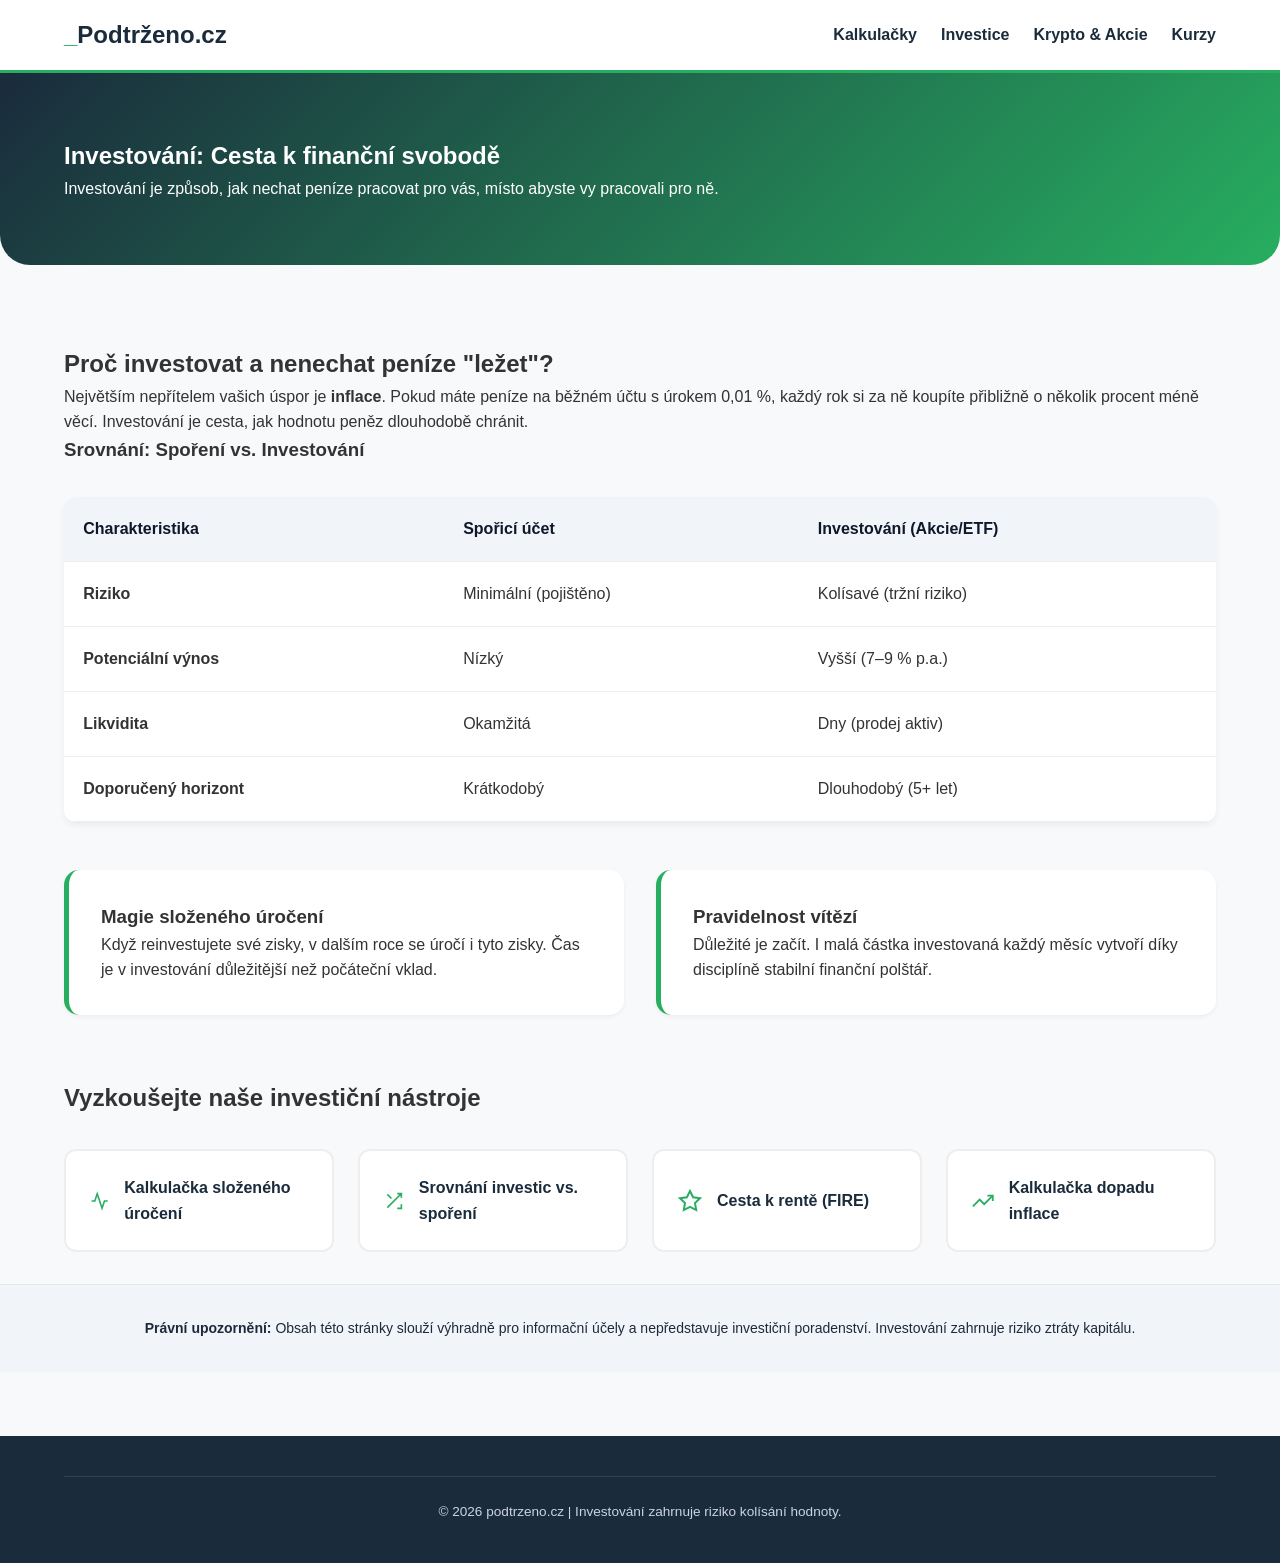
==== html/investice.html @ 0bf3444c "Commit" ====
<!DOCTYPE html>
<html lang="cs">
<head>
    <meta charset="UTF-8">
    <meta name="viewport" content="width=device-width, initial-scale=1.0">
    <title>Investování pro začátečníky: Jak začít v roce 2026 | Podtrženo.cz</title>
    <meta name="description" content="Naučte se základy investování. Srovnání spoření a akcií, magie složeného úročení a cesta k finanční nezávislosti (FIRE) na jednom místě.">
    
    <link rel="stylesheet" href="../styles.css">
    <link rel="icon" type="image/svg+xml" href="../favicon.png">
    <link rel="apple-touch-icon" href="../favicon.png">
    <style>
        .invest-hero { background: linear-gradient(135deg, #1a2b3c 0%, #27ae60 100%); color: white; padding: 4rem 5%; border-radius: 0 0 30px 30px; margin-bottom: 3rem; }
        .comparison-table { width: 100%; border-collapse: collapse; margin: 2rem 0; background: white; border-radius: 12px; overflow: hidden; box-shadow: 0 4px 6px rgba(0,0,0,0.05); }
        .comparison-table th, .comparison-table td { padding: 1.2rem; text-align: left; border-bottom: 1px solid #eee; }
        
        /* SEO/ACCESSIBILITY OPRAVA: Kontrast záhlaví tabulky */
        .comparison-table th { background: #f1f5f9; color: #0f172a; font-weight: 800; }
        
        .feature-grid { display: grid; grid-template-columns: repeat(auto-fit, minmax(300px, 1fr)); gap: 2rem; margin: 3rem 0; }
        .feature-card { background: white; padding: 2rem; border-radius: 15px; border-left: 5px solid #27ae60; box-shadow: 0 2px 4px rgba(0,0,0,0.05); }
        
        .link-grid { display: grid; grid-template-columns: repeat(auto-fit, minmax(250px, 1fr)); gap: 1.5rem; margin-top: 2rem; }
        .calc-link { display: flex; align-items: center; padding: 1.5rem; background: #fff; border: 2px solid #eee; border-radius: 12px; text-decoration: none; color: #1a2b3c; font-weight: 700; transition: 0.3s; }
        .calc-link:hover { border-color: #27ae60; transform: translateY(-3px); box-shadow: 0 5px 15px rgba(0,0,0,0.1); }
        .calc-link svg { margin-right: 15px; color: #27ae60; }

        /* ACCESSIBILITY OPRAVA: Kontrast v patičce */
        .disclaimer-footer {
            background: #f1f5f9;
            padding: 2rem 5%;
            font-size: 0.875rem;
            color: #1e293b; /* Tmavě břidlicová pro čitelnost */
            text-align: center;
            border-top: 1px solid #e2e8f0;
            line-height: 1.6;
        }

        footer {
            background: #1a2b3c;
            color: #f8fafc;
            padding: 2.5rem 5%;
            text-align: center;
            font-size: 0.95rem;
        }
       @media (max-width: 600px) {
    /* Zrušíme fixní šířky a dovolíme tabulce se smrštit */
    .rates-table-container, .comparison-table-wrapper {
        padding: 10px 5px !important;
        width: 100% !important;
        overflow: hidden !important;
    }

    .rates-table, .comparison-table {
        min-width: 0 !important; /* Zrušení předchozího limitu */
        width: 100% !important;
        table-layout: fixed; /* Důležité: sloupce se musí rozdělit o dostupné místo */
    }

    .rates-table th, .rates-table td,
    .comparison-table th, .comparison-table td {
        padding: 8px 4px !important;
        font-size: 0.75rem !important; /* Menší písmo pro mobil */
        word-wrap: break-word;
        overflow-wrap: break-word;
    }

    /* Specifické nastavení šířek sloupců pro kurzy, aby čísla měla místo */
    .rates-table th:nth-child(1), .rates-table td:nth-child(1) { width: 30%; }
    .rates-table th:nth-child(2), .rates-table td:nth-child(2) { width: 15%; }
    .rates-table th:nth-child(3), .rates-table td:nth-child(3) { width: 30%; }
    .rates-table th:nth-child(4), .rates-table td:nth-child(4) { width: 25%; }
}
    </style>
</head>
<body>

<header>
    <a href="../index.html" class="logo"><span>_</span>Podtrženo.cz</a>
    <nav>
        <ul>
            <li><a href="../index.html#kalkulacky">Kalkulačky</a></li>
            <li><a href="investice.html">Investice</a></li>
            <li><a href="krypto.html">Krypto & Akcie</a></li>
            <li><a href="kurzy.html">Kurzy</a></li>
        </ul>
    </nav>
</header>

<section class="invest-hero">
    <h1>Investování: Cesta k finanční svobodě</h1>
    <p>Investování je způsob, jak nechat peníze pracovat pro vás, místo abyste vy pracovali pro ně.</p>
</section>

<div class="container" style="grid-template-columns: 1fr;">
    <main>
        <h2>Proč investovat a nenechat peníze "ležet"?</h2>
        <p>Největším nepřítelem vašich úspor je <strong>inflace</strong>. Pokud máte peníze na běžném účtu s úrokem 0,01 %, každý rok si za ně koupíte přibližně o několik procent méně věcí. Investování je cesta, jak hodnotu peněz dlouhodobě chránit.</p>

        

        <h3>Srovnání: Spoření vs. Investování</h3>
        <div class="comparison-table-wrapper">
        <table class="comparison-table">
            <thead>
                <tr>
                    <th>Charakteristika</th>
                    <th>Spořicí účet</th>
                    <th>Investování (Akcie/ETF)</th>
                </tr>
            </thead>
            <tbody>
                <tr>
                    <td><strong>Riziko</strong></td>
                    <td>Minimální (pojištěno)</td>
                    <td>Kolísavé (tržní riziko)</td>
                </tr>
                <tr>
                    <td><strong>Potenciální výnos</strong></td>
                    <td>Nízký</td>
                    <td>Vyšší (7–9 % p.a.)</td>
                </tr>
                <tr>
                    <td><strong>Likvidita</strong></td>
                    <td>Okamžitá</td>
                    <td>Dny (prodej aktiv)</td>
                </tr>
                <tr>
                    <td><strong>Doporučený horizont</strong></td>
                    <td>Krátkodobý</td>
                    <td>Dlouhodobý (5+ let)</td>
                </tr>
            </tbody>
        </table>
        </div>

        <div class="feature-grid">
            <section class="feature-card">
                <h3>Magie složeného úročení</h3>
                <p>Když reinvestujete své zisky, v dalším roce se úročí i tyto zisky. Čas je v investování důležitější než počáteční vklad.</p>
            </section>
            <section class="feature-card">
                <h3>Pravidelnost vítězí</h3>
                <p>Důležité je začít. I malá částka investovaná každý měsíc vytvoří díky disciplíně stabilní finanční polštář.</p>
            </section>
        </div>

        <h2 style="margin-top: 4rem;">Vyzkoušejte naše investiční nástroje</h2>
        <div class="link-grid">
            <a href="kalkulacky/slozeny-urok.html" class="calc-link">
                <svg width="24" height="24" viewBox="0 0 24 24" fill="none" stroke="currentColor" stroke-width="2"><polyline points="22 12 18 12 15 21 9 3 6 12 2 12"></polyline></svg>
                Kalkulačka složeného úročení
            </a>
            <a href="kalkulacky/srovnani-investic.html" class="calc-link">
                <svg width="24" height="24" viewBox="0 0 24 24" fill="none" stroke="currentColor" stroke-width="2"><path d="M16 3h5v5M4 20L20.2 3.8M21 16v5h-5M4 4l5 5"></path></svg>
                Srovnání investic vs. spoření
            </a>
            <a href="kalkulacky/fire.html" class="calc-link">
                <svg width="24" height="24" viewBox="0 0 24 24" fill="none" stroke="currentColor" stroke-width="2"><path d="M12 2l3.09 6.26L22 9.27l-5 4.87 1.18 6.88L12 17.77l-6.18 3.25L7 14.14 2 9.27l6.91-1.01L12 2z"></path></svg>
                Cesta k rentě (FIRE)
            </a>
            <a href="kalkulacky/inflace.html" class="calc-link">
                <svg width="24" height="24" viewBox="0 0 24 24" fill="none" stroke="currentColor" stroke-width="2"><polyline points="23 6 13.5 15.5 8.5 10.5 1 18"></polyline><polyline points="17 6 23 6 23 12"></polyline></svg>
                Kalkulačka dopadu inflace
            </a>
        </div>
    </main>
</div>

<div class="disclaimer-footer">
    <strong>Právní upozornění:</strong> Obsah této stránky slouží výhradně pro informační účely a nepředstavuje investiční poradenství. Investování zahrnuje riziko ztráty kapitálu.
</div>

<footer>
    <div class="footer-bottom">
        &copy; 2026 podtrzeno.cz | Investování zahrnuje riziko kolísání hodnoty.
    </div>
</footer>

</body>
</html>
---- styles.css ----
@charset "UTF-8";
* {
  margin: 0;
  padding: 0;
  box-sizing: border-box;
}

html {
  scroll-behavior: smooth;
}

body {
  font-family: "Segoe UI", Roboto, Helvetica, Arial, sans-serif;
  background-color: #f8f9fa;
  color: #333;
  line-height: 1.6;
}

header {
  background: #ffffff;
  border-bottom: 3px solid #27ae60;
  padding: 1rem 5%;
  display: flex;
  justify-content: space-between;
  align-items: center;
  position: sticky;
  top: 0;
  z-index: 1000;
}
header .logo {
  font-size: 1.5rem;
  font-weight: 800;
  color: #1a2b3c;
  text-decoration: none;
}
header .logo span {
  color: #27ae60;
}
header nav ul {
  display: flex;
  list-style: none;
}
header nav ul li {
  margin-left: 1.5rem;
}
header nav ul li a {
  text-decoration: none;
  color: #1a2b3c;
  font-weight: 600;
  transition: all 0.3s ease-in-out;
}
header nav ul li a:hover {
  color: #27ae60;
}
@media (max-width: 600px) {
  header {
    flex-direction: column;
  }
  header nav ul {
    margin-top: 1rem;
  }
  header nav ul li {
    margin: 0 0.5rem;
  }
}

.hero {
  background: #1a2b3c;
  color: #ffffff;
  padding: 4rem 5%;
  text-align: center;
}
.hero h1 {
  font-size: 2.5rem;
  margin-bottom: 1rem;
}
@media (max-width: 600px) {
  .hero h1 {
    font-size: 1.8rem;
  }
}
.hero p {
  font-size: 1.1rem;
  opacity: 0.9;
  max-width: 800px;
  margin: 0 auto;
}

.container {
  display: grid;
  grid-template-columns: 1fr 300px;
  gap: 2rem;
  padding: 2rem 5%;
  max-width: 1400px;
  margin: 0 auto;
  /* Efekt při přejetí myší - box se mírně zvýrazní */
  /* Vložení ikony (hvězdičky) přes CSS */
  /* Hlavní text tipu */
  /* Jemná animace pro hvězdičku */
}
@media (max-width: 900px) {
  .container {
    grid-template-columns: 1fr;
  }
}
.container .ad-space {
  background: linear-gradient(135deg, #ffffff 0%, #f8fafc 100%);
  border: 2px dashed #cbd5e0;
  border-radius: 16px;
  display: flex;
  flex-direction: column; /* Aby šla ikona nad text */
  align-items: center;
  justify-content: center;
  text-align: center;
  padding: 30px;
  color: #4a5568;
  font-size: 0.95rem;
  position: relative;
  min-height: 280px;
  transition: all 0.3s ease;
  box-shadow: inset 0 0 15px rgba(0, 0, 0, 0.02);
}
.container .ad-space:hover {
  border-color: #27ae60;
  background: #ffffff;
  transform: translateY(-2px);
}
.container .ad-space::after {
  content: "⭐";
  font-size: 2rem;
  margin-bottom: 15px;
  display: block;
  animation: pulse 2s infinite;
}
.container .ad-space::before {
  content: "TIP: Přidejte si Podtrženo.cz do záložek (Ctrl+D), ať máte finanční kalkulačky vždy po ruce.";
  font-weight: 700;
  line-height: 1.5;
  max-width: 200px; /* Text se hezky zalomí */
}
@keyframes pulse {
  0% {
    transform: scale(1);
    opacity: 0.8;
  }
  50% {
    transform: scale(1.1);
    opacity: 1;
  }
  100% {
    transform: scale(1);
    opacity: 0.8;
  }
}

.tools-grid {
  display: grid;
  grid-template-columns: repeat(auto-fit, minmax(280px, 1fr));
  gap: 1.5rem;
}
.tools-grid .card {
  background: #ffffff;
  border-radius: 12px;
  box-shadow: 0 4px 6px rgba(0, 0, 0, 0.1);
  padding: 1.5rem;
  border: 1px solid #eeeeee;
  text-decoration: none;
  color: inherit;
  transition: all 0.3s ease-in-out;
  display: flex;
  flex-direction: column;
}
.tools-grid .card:hover {
  transform: translateY(-5px);
  border-color: #27ae60;
}
.tools-grid .card .card-icon {
  width: 48px;
  height: 48px;
  color: #27ae60;
  margin-bottom: 1rem;
  stroke-width: 2px;
}
.tools-grid .card h3 {
  margin-bottom: 0.5rem;
  color: #1a2b3c;
}
.tools-grid .card p {
  font-size: 0.9rem;
  color: #666;
  flex-grow: 1;
}

aside .market-widget {
  background: #ffffff;
  border-radius: 12px;
  box-shadow: 0 4px 6px rgba(0, 0, 0, 0.1);
  padding: 1.5rem;
  border: 1px solid #eeeeee;
  margin-bottom: 1.5rem;
}
aside .market-widget h4 {
  margin-bottom: 1rem;
  border-bottom: 2px solid #f8f9fa;
  padding-bottom: 0.5rem;
  display: flex;
  align-items: center;
  color: #1a2b3c;
}
aside .market-widget .market-item {
  display: flex;
  justify-content: space-between;
  margin-bottom: 0.8rem;
  font-size: 0.95rem;
  font-weight: bold;
}
aside .market-widget .market-item .price-up {
  color: #27ae60;
}

.ad-space {
  background: #ebebeb;
  border: 2px dashed #bbb;
  display: flex;
  align-items: center;
  justify-content: center;
  color: #888;
  font-size: 0.8rem;
  min-height: 250px;
  margin: 1.5rem 0;
  border-radius: 12px;
  text-transform: uppercase;
  letter-spacing: 1px;
}

footer {
  background: #1a2b3c;
  color: #f8fafc;
  padding: 4rem 5% 1.5rem;
  margin-top: 4rem;
}
footer .footer-content {
  display: grid;
  grid-template-columns: repeat(auto-fit, minmax(250px, 1fr));
  gap: 3rem;
  margin-bottom: 3rem;
}
footer .footer-content h4 {
  color: #27ae60;
  margin-bottom: 1.2rem;
  font-size: 1.2rem;
  font-weight: 800;
}
footer .footer-content p {
  color: #e2e8f0;
  font-size: 0.95rem;
  line-height: 1.6;
}
footer .footer-content a {
  display: inline-block;
  margin-bottom: 0.5rem;
  color: #38bdf8;
  text-decoration: none;
  font-weight: 600;
  border-bottom: 1px solid transparent;
  transition: all 0.3s ease-in-out;
}
footer .footer-content a:hover {
  color: #ffffff;
  border-bottom: 1px solid #38bdf8;
}
footer .footer-bottom {
  text-align: center;
  border-top: 1px solid #334155;
  padding-top: 1.5rem;
  font-size: 0.85rem;
  color: #cbd5e0;
  font-weight: 500;
  opacity: 1;
}

.tooltip {
  position: relative;
  display: inline-block;
  margin-left: 8px;
  cursor: help;
  display: flex;
  align-items: center;
}
.tooltip .tooltip-icon {
  width: 18px;
  height: 18px;
  color: #666;
  opacity: 0.6;
}
.tooltip .tooltip-icon:hover {
  opacity: 1;
  color: #27ae60;
}
.tooltip .tooltip-text {
  visibility: hidden;
  width: 220px;
  background-color: #1a2b3c;
  color: #fff;
  text-align: center;
  border-radius: 6px;
  padding: 10px;
  position: absolute;
  z-index: 10;
  bottom: 125%;
  left: 50%;
  transform: translateX(-50%);
  opacity: 0;
  transition: opacity 0.3s;
  font-size: 0.85rem;
  font-weight: normal;
  line-height: 1.4;
  box-shadow: 0 4px 6px rgba(0, 0, 0, 0.1);
}
.tooltip .tooltip-text::after {
  content: "";
  position: absolute;
  top: 100%;
  left: 50%;
  margin-left: -5px;
  border-width: 5px;
  border-style: solid;
  border-color: #1a2b3c transparent transparent transparent;
}
.tooltip:hover .tooltip-text {
  visibility: visible;
  opacity: 1;
}

.disclaimer-footer {
  background: #f8f9fa;
  padding: 1.5rem 5%;
  font-size: 0.85rem;
  color: #666;
  text-align: center;
  border-top: 1px solid #eee;
}/*# sourceMappingURL=styles.css.map */
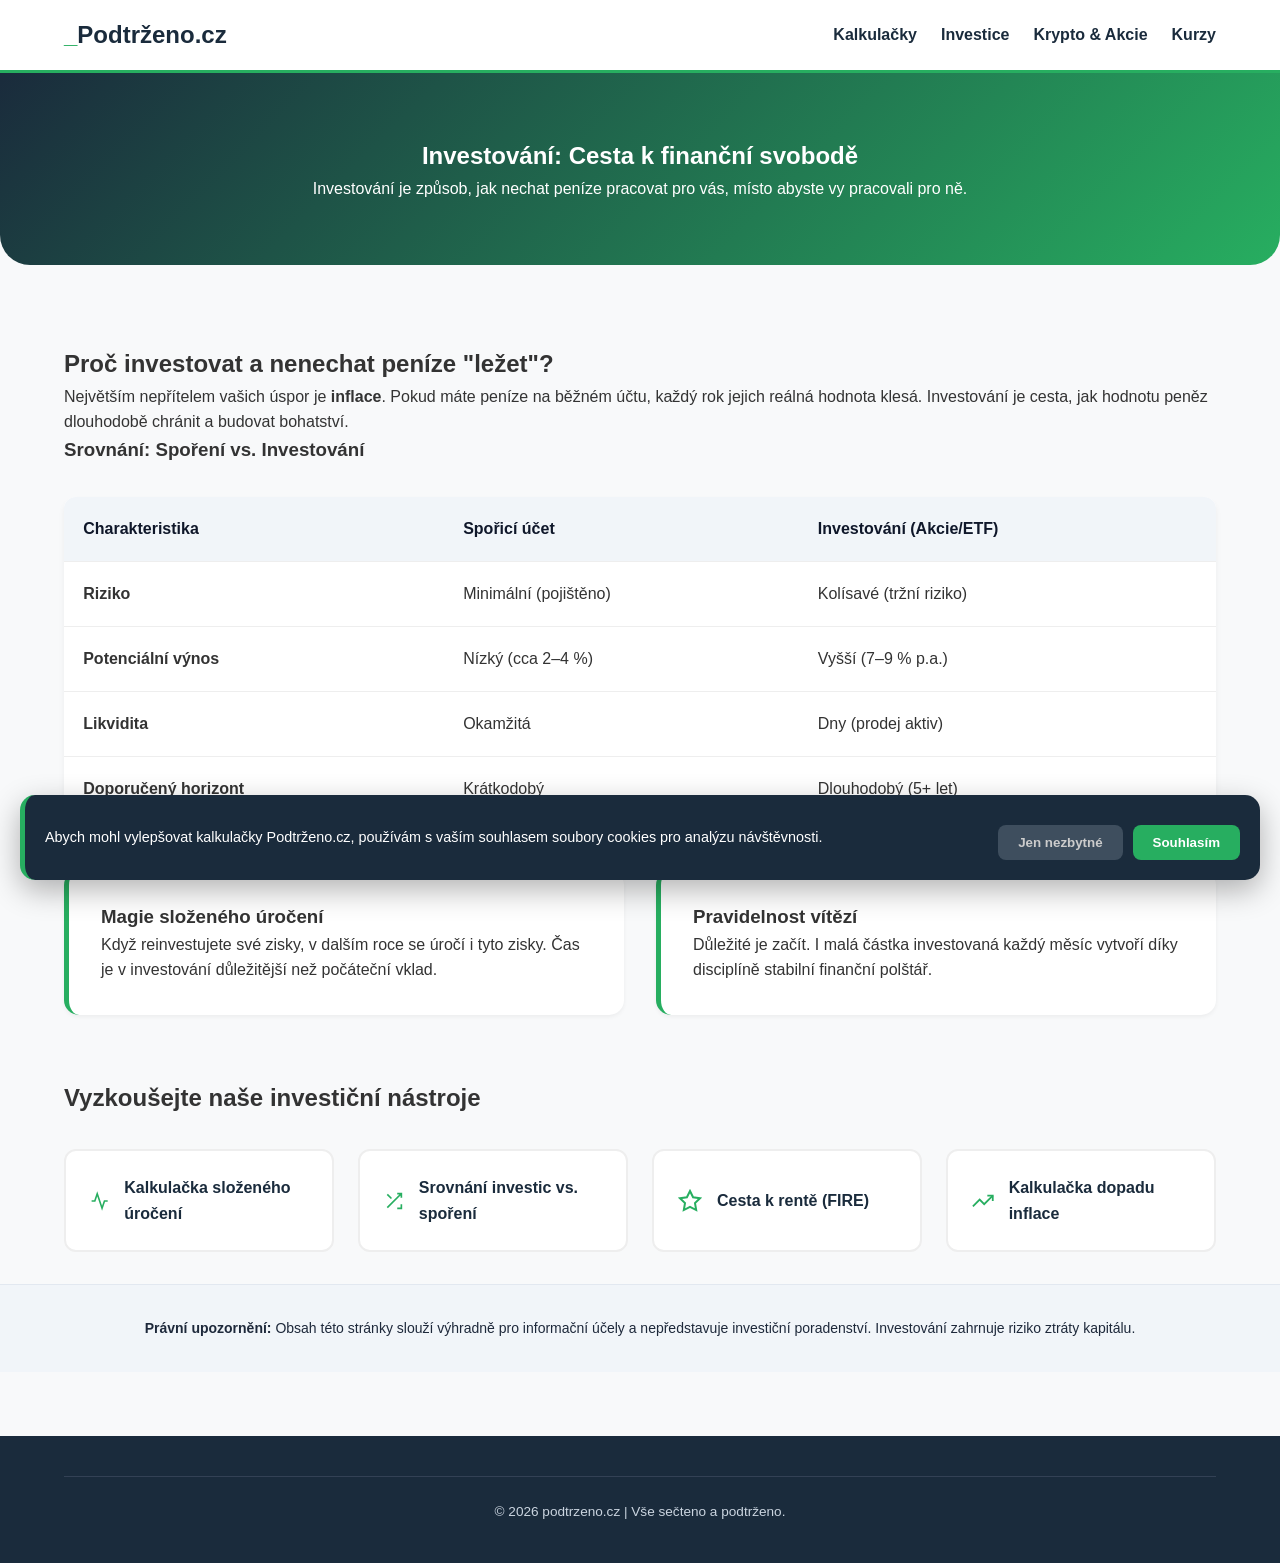
==== commit 17398cb7: "Analitics, cookies a opravy kurzů" ====
--- a/html/investice.html
+++ b/html/investice.html
@@ -10,11 +10,10 @@
     <link rel="icon" type="image/svg+xml" href="../favicon.png">
     <link rel="apple-touch-icon" href="../favicon.png">
     <style>
-        .invest-hero { background: linear-gradient(135deg, #1a2b3c 0%, #27ae60 100%); color: white; padding: 4rem 5%; border-radius: 0 0 30px 30px; margin-bottom: 3rem; }
+        .invest-hero { background: linear-gradient(135deg, #1a2b3c 0%, #27ae60 100%); color: white; padding: 4rem 5%; border-radius: 0 0 30px 30px; margin-bottom: 3rem; text-align: center; }
+        
         .comparison-table { width: 100%; border-collapse: collapse; margin: 2rem 0; background: white; border-radius: 12px; overflow: hidden; box-shadow: 0 4px 6px rgba(0,0,0,0.05); }
         .comparison-table th, .comparison-table td { padding: 1.2rem; text-align: left; border-bottom: 1px solid #eee; }
-        
-        /* SEO/ACCESSIBILITY OPRAVA: Kontrast záhlaví tabulky */
         .comparison-table th { background: #f1f5f9; color: #0f172a; font-weight: 800; }
         
         .feature-grid { display: grid; grid-template-columns: repeat(auto-fit, minmax(300px, 1fr)); gap: 2rem; margin: 3rem 0; }
@@ -25,54 +24,38 @@
         .calc-link:hover { border-color: #27ae60; transform: translateY(-3px); box-shadow: 0 5px 15px rgba(0,0,0,0.1); }
         .calc-link svg { margin-right: 15px; color: #27ae60; }
 
-        /* ACCESSIBILITY OPRAVA: Kontrast v patičce */
-        .disclaimer-footer {
-            background: #f1f5f9;
-            padding: 2rem 5%;
-            font-size: 0.875rem;
-            color: #1e293b; /* Tmavě břidlicová pro čitelnost */
-            text-align: center;
-            border-top: 1px solid #e2e8f0;
-            line-height: 1.6;
-        }
-
-        footer {
-            background: #1a2b3c;
-            color: #f8fafc;
-            padding: 2.5rem 5%;
-            text-align: center;
-            font-size: 0.95rem;
-        }
-       @media (max-width: 600px) {
-    /* Zrušíme fixní šířky a dovolíme tabulce se smrštit */
-    .rates-table-container, .comparison-table-wrapper {
-        padding: 10px 5px !important;
-        width: 100% !important;
-        overflow: hidden !important;
-    }
-
-    .rates-table, .comparison-table {
-        min-width: 0 !important; /* Zrušení předchozího limitu */
-        width: 100% !important;
-        table-layout: fixed; /* Důležité: sloupce se musí rozdělit o dostupné místo */
-    }
-
-    .rates-table th, .rates-table td,
-    .comparison-table th, .comparison-table td {
-        padding: 8px 4px !important;
-        font-size: 0.75rem !important; /* Menší písmo pro mobil */
-        word-wrap: break-word;
-        overflow-wrap: break-word;
-    }
-
-    /* Specifické nastavení šířek sloupců pro kurzy, aby čísla měla místo */
-    .rates-table th:nth-child(1), .rates-table td:nth-child(1) { width: 30%; }
-    .rates-table th:nth-child(2), .rates-table td:nth-child(2) { width: 15%; }
-    .rates-table th:nth-child(3), .rates-table td:nth-child(3) { width: 30%; }
-    .rates-table th:nth-child(4), .rates-table td:nth-child(4) { width: 25%; }
-}
+        .disclaimer-footer { background: #f1f5f9; padding: 2rem 5%; font-size: 0.875rem; color: #1e293b; text-align: center; border-top: 1px solid #e2e8f0; line-height: 1.6; }
+        footer { background: #1a2b3c; color: #f8fafc; padding: 2.5rem 5%; text-align: center; font-size: 0.95rem; }
+
+        @media (max-width: 600px) {
+            .comparison-table th, .comparison-table td { padding: 8px; font-size: 0.8rem; }
+            .invest-hero { padding: 2rem 5%; }
+        }
+
+        /* Cookie lišta CSS */
+        #cookie-banner {
+            position: fixed; bottom: 20px; left: 20px; right: 20px;
+            background: #1a2b3c; color: white; padding: 20px;
+            border-radius: 15px; box-shadow: 0 10px 30px rgba(0,0,0,0.3);
+            z-index: 9999; display: none; align-items: center; justify-content: space-between;
+            flex-wrap: wrap; border-left: 5px solid #27ae60;
+        }
+        #cookie-banner p { margin: 0 20px 0 0; font-size: 0.9rem; flex: 1; min-width: 250px; }
+        .cookie-btns { display: flex; gap: 10px; margin-top: 10px; }
+        .cookie-btn { padding: 10px 20px; border-radius: 8px; cursor: pointer; border: none; font-weight: bold; transition: 0.3s; }
+        .btn-accept { background: #27ae60; color: white; }
+        .btn-decline { background: #3e4e5e; color: #ccc; }
     </style>
+
+    <script async src="https://www.googletagmanager.com/gtag/js?id=G-TYD8G2RZBP" type="text/plain" class="ga-script"></script>
+    <script type="text/plain" class="ga-script">
+      window.dataLayer = window.dataLayer || [];
+      function gtag(){dataLayer.push(arguments);}
+      gtag('js', new Date());
+      gtag('config', 'G-TYD8G2RZBP');
+    </script>
 </head>
+
 <body>
 
 <header>
@@ -95,44 +78,46 @@
 <div class="container" style="grid-template-columns: 1fr;">
     <main>
         <h2>Proč investovat a nenechat peníze "ležet"?</h2>
-        <p>Největším nepřítelem vašich úspor je <strong>inflace</strong>. Pokud máte peníze na běžném účtu s úrokem 0,01 %, každý rok si za ně koupíte přibližně o několik procent méně věcí. Investování je cesta, jak hodnotu peněz dlouhodobě chránit.</p>
+        <p>Největším nepřítelem vašich úspor je <strong>inflace</strong>. Pokud máte peníze na běžném účtu, každý rok jejich reálná hodnota klesá. Investování je cesta, jak hodnotu peněz dlouhodobě chránit a budovat bohatství.</p>
 
         
 
         <h3>Srovnání: Spoření vs. Investování</h3>
         <div class="comparison-table-wrapper">
-        <table class="comparison-table">
-            <thead>
-                <tr>
-                    <th>Charakteristika</th>
-                    <th>Spořicí účet</th>
-                    <th>Investování (Akcie/ETF)</th>
-                </tr>
-            </thead>
-            <tbody>
-                <tr>
-                    <td><strong>Riziko</strong></td>
-                    <td>Minimální (pojištěno)</td>
-                    <td>Kolísavé (tržní riziko)</td>
-                </tr>
-                <tr>
-                    <td><strong>Potenciální výnos</strong></td>
-                    <td>Nízký</td>
-                    <td>Vyšší (7–9 % p.a.)</td>
-                </tr>
-                <tr>
-                    <td><strong>Likvidita</strong></td>
-                    <td>Okamžitá</td>
-                    <td>Dny (prodej aktiv)</td>
-                </tr>
-                <tr>
-                    <td><strong>Doporučený horizont</strong></td>
-                    <td>Krátkodobý</td>
-                    <td>Dlouhodobý (5+ let)</td>
-                </tr>
-            </tbody>
-        </table>
+            <table class="comparison-table">
+                <thead>
+                    <tr>
+                        <th>Charakteristika</th>
+                        <th>Spořicí účet</th>
+                        <th>Investování (Akcie/ETF)</th>
+                    </tr>
+                </thead>
+                <tbody>
+                    <tr>
+                        <td><strong>Riziko</strong></td>
+                        <td>Minimální (pojištěno)</td>
+                        <td>Kolísavé (tržní riziko)</td>
+                    </tr>
+                    <tr>
+                        <td><strong>Potenciální výnos</strong></td>
+                        <td>Nízký (cca 2–4 %)</td>
+                        <td>Vyšší (7–9 % p.a.)</td>
+                    </tr>
+                    <tr>
+                        <td><strong>Likvidita</strong></td>
+                        <td>Okamžitá</td>
+                        <td>Dny (prodej aktiv)</td>
+                    </tr>
+                    <tr>
+                        <td><strong>Doporučený horizont</strong></td>
+                        <td>Krátkodobý</td>
+                        <td>Dlouhodobý (5+ let)</td>
+                    </tr>
+                </tbody>
+            </table>
         </div>
+
+        
 
         <div class="feature-grid">
             <section class="feature-card">
@@ -173,9 +158,53 @@
 
 <footer>
     <div class="footer-bottom">
-        &copy; 2026 podtrzeno.cz | Investování zahrnuje riziko kolísání hodnoty.
+        &copy; 2026 podtrzeno.cz | Vše sečteno a podtrženo.
     </div>
 </footer>
 
+<div id="cookie-banner">
+    <p>Abych mohl vylepšovat kalkulačky Podtrženo.cz, používám s vaším souhlasem soubory cookies pro analýzu návštěvnosti.</p>
+    <div class="cookie-btns">
+        <button class="cookie-btn btn-decline" onclick="cookieAction('reject')">Jen nezbytné</button>
+        <button class="cookie-btn btn-accept" onclick="cookieAction('accept')">Souhlasím</button>
+    </div>
+</div>
+
+<script>
+    /* --- COOKIE LOGIKA --- */
+    function cookieAction(action) {
+        if (action === 'accept') {
+            localStorage.setItem('cookieConsent', 'accepted');
+            activateGA();
+        } else {
+            localStorage.setItem('cookieConsent', 'rejected');
+        }
+        document.getElementById('cookie-banner').style.display = 'none';
+    }
+
+    function activateGA() {
+        const scripts = document.querySelectorAll('.ga-script');
+        scripts.forEach(script => {
+            const newScript = document.createElement('script');
+            if (script.src) {
+                newScript.src = script.src;
+                newScript.async = true;
+            } else {
+                newScript.innerHTML = script.innerHTML;
+            }
+            document.head.appendChild(newScript);
+            script.remove();
+        });
+    }
+
+    window.onload = function() {
+        const consent = localStorage.getItem('cookieConsent');
+        if (!consent) {
+            document.getElementById('cookie-banner').style.display = 'flex';
+        } else if (consent === 'accepted') {
+            activateGA();
+        }
+    };
+</script>
 </body>
 </html>
--- a/styles.css
+++ b/styles.css
@@ -93,10 +93,6 @@
   padding: 2rem 5%;
   max-width: 1400px;
   margin: 0 auto;
-  /* Efekt při přejetí myší - box se mírně zvýrazní */
-  /* Vložení ikony (hvězdičky) přes CSS */
-  /* Hlavní text tipu */
-  /* Jemná animace pro hvězdičku */
 }
 @media (max-width: 900px) {
   .container {
@@ -120,10 +116,16 @@
   transition: all 0.3s ease;
   box-shadow: inset 0 0 15px rgba(0, 0, 0, 0.02);
 }
+.container {
+  /* Efekt při přejetí myší - box se mírně zvýrazní */
+}
 .container .ad-space:hover {
   border-color: #27ae60;
   background: #ffffff;
   transform: translateY(-2px);
+}
+.container {
+  /* Vložení ikony (hvězdičky) přes CSS */
 }
 .container .ad-space::after {
   content: "⭐";
@@ -132,11 +134,17 @@
   display: block;
   animation: pulse 2s infinite;
 }
+.container {
+  /* Hlavní text tipu */
+}
 .container .ad-space::before {
   content: "TIP: Přidejte si Podtrženo.cz do záložek (Ctrl+D), ať máte finanční kalkulačky vždy po ruce.";
   font-weight: 700;
   line-height: 1.5;
   max-width: 200px; /* Text se hezky zalomí */
+}
+.container {
+  /* Jemná animace pro hvězdičku */
 }
 @keyframes pulse {
   0% {
@@ -327,6 +335,20 @@
   border-style: solid;
   border-color: #1a2b3c transparent transparent transparent;
 }
+.tooltip .tooltip-text--slevaPoplatnika {
+  left: 50%;
+  transform: translateX(-70%);
+}
+.tooltip .tooltip-text--slevaPoplatnika::after {
+  content: "";
+  position: absolute;
+  top: 100%;
+  left: 70%;
+  margin-left: -5px;
+  border-width: 5px;
+  border-style: solid;
+  border-color: #1a2b3c transparent transparent transparent;
+}
 .tooltip:hover .tooltip-text {
   visibility: visible;
   opacity: 1;
